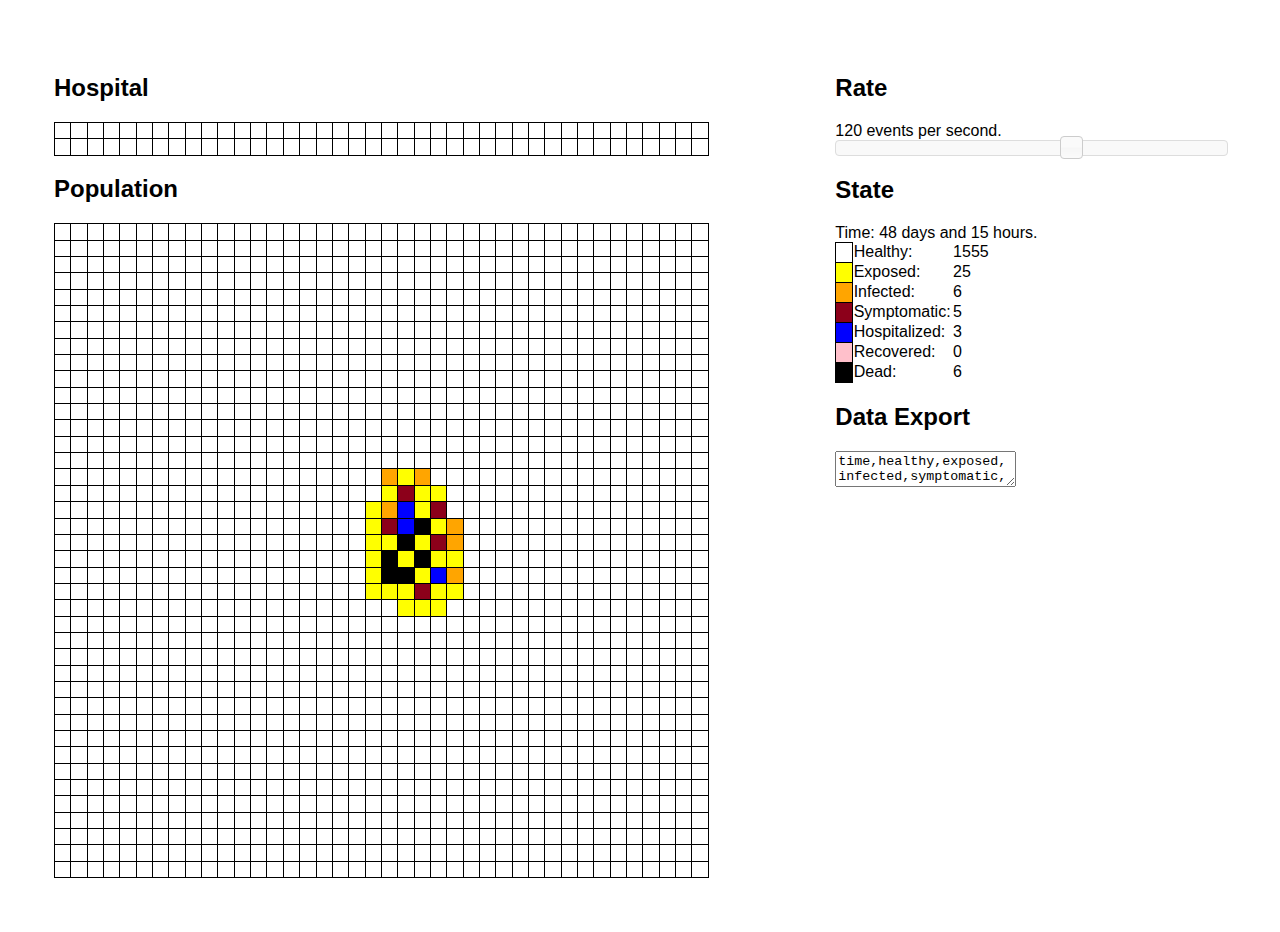
==== index.html @ e37d2a59 "major progress" ====
<html>
    <head>
        <link rel="stylesheet" href="libs/pure-min-0.5.0.css">
        <link rel="stylesheet" href="libs/jquery-ui-1.11.2.custom/jquery-ui.min.css">
        <link rel="stylesheet" href="libs/grids-responsive-min-0.5.0.css">
        <link rel="stylesheet" href="playpause.css">
        <meta name="viewport" content="width=device-width, initial-scale=1">

        <style>
            #simulation-container {
                margin: 2vh;
            }
            @media screen and (min-width: 35.5em) {
                #simulation-container {
                    margin: 4vh;
                }
            }
            @media screen and (min-width: 48em) {
                #simulation-container {
                    margin: 6vh;
                }
            }
        </style>
        <style>
            .event-rate-slider {
                width: 100%;
            }

            .simulation-lattice table {
                box-sizing: border-box;
                border-collapse: collapse;
            }

            .legend td.color,
            .simulation-lattice td,
            .simulation-lattice tr,
            .simulation-lattice th {
                padding:1vw;
                line-height:0px;
                border:1px solid black;
            }
            @media screen and (min-width: 48em) {
                .legend td.color,
                .simulation-lattice td,
                .simulation-lattice tr,
                .simulation-lattice th {
                    padding:0.6vw;
                }
            }


            .l-healthy { background-color: white; }
            .l-exposed { background-color: yellow; }
            .l-infected { background-color: orange; }
            .l-symptomatic { background-color: #8C001A; }
            .l-hospitalized { background-color: blue; }
            .l-recovered { background-color: pink; }
            .l-dead { background-color: black; }

            textarea.data {
                font-family: Consolas, "courier new";
                font-size: 10pt;
            }

        </style>
        <script src="libs/jquery-1.11.1.min.js"></script>
        <script src="libs/jquery-ui-1.11.2.custom/jquery-ui.min.js"></script>
        <script src="libs/underscore-min.js"></script>
        <script src="libs/backbone-min.js"></script>
        <script src="libs/jquery.ui.touch-punch.min.js"></script>

        <script src="utils.js"></script>
        <script src="SimView.js"></script>
        <script src="SimViewController.js"></script>
        <script src="EbolaSim.js"></script>
    </head>
    <body>
        <!-- SimView promises only to modify .lattice, .timeview, .event-rate-slider, .statecountview -->
        <div id="simulation-container" class="pure-g">
            <!-- Left 2/3 -->
            <div class="pure-u-1 pure-u-md-2-3">

                <h2>Hospital</h2>
                    <div class="hosp-lattice"></div>

                <h2>Population</h2>
                    <div class="pop-lattice"></div>

            </div>
            <!-- Right 1/3 -->
            <div class="pure-u-1 pure-u-md-1-3">

                <h2>Rate</h2>
                    <div class="eventrateview"></div>
                    <div class="event-rate-slider"></div>

                <h2>State</h2>
                    <div class="timeview"></div>
                    <div class="statecountview">
                        <table class="legend">
                        <tr><td class="color l-healthy"></td><td>Healthy:</td><td class="l-healthy-count">0</td></tr>
                        <tr><td class="color l-exposed"></td><td>Exposed:</td><td class="l-exposed-count">0</td></tr>
                        <tr><td class="color l-infected"></td><td>Infected:</td><td class="l-infected-count">0</td></tr>
                        <tr><td class="color l-symptomatic"></td><td>Symptomatic:</td><td class="l-symptomatic-count">0</td></tr>
                        <tr><td class="color l-hospitalized"></td><td>Hospitalized:</td><td class="l-hospitalized-count">0</td></tr>
                        <tr><td class="color l-recovered"></td><td>Recovered:</td><td class="l-recovered-count">0</td></tr>
                        <tr><td class="color l-dead"></td><td>Dead:</td><td class="l-dead-count">0</td></tr>
                        </table>
                    </div>

                <h2>Data Export</h2>
                    <textarea class="data" readonly></textarea>

                <!--
                <h2>Event stream</h2>
                    <p>Coming soon</p>
                    -->
            </div>
        </div>
        <script>
        var s;
        $('document').ready(function() {
            var m = 40;
            var n = 40;
            s = new Simulation(m, n);
            s.simulate();
            var svc = new SimViewController($('#simulation-container'), m, n, s.eventHistory);
            $('textarea.data').text(s.exportCSV());
        });
        </script>
    </body>
</html>
---- libs/grids-responsive-min-0.5.0.css ----
/*!
Pure v0.5.0
Copyright 2014 Yahoo! Inc. All rights reserved.
Licensed under the BSD License.
https://github.com/yui/pure/blob/master/LICENSE.md
*/
@media screen and (min-width:35.5em){.pure-u-sm-1,.pure-u-sm-1-1,.pure-u-sm-1-2,.pure-u-sm-1-3,.pure-u-sm-2-3,.pure-u-sm-1-4,.pure-u-sm-3-4,.pure-u-sm-1-5,.pure-u-sm-2-5,.pure-u-sm-3-5,.pure-u-sm-4-5,.pure-u-sm-5-5,.pure-u-sm-1-6,.pure-u-sm-5-6,.pure-u-sm-1-8,.pure-u-sm-3-8,.pure-u-sm-5-8,.pure-u-sm-7-8,.pure-u-sm-1-12,.pure-u-sm-5-12,.pure-u-sm-7-12,.pure-u-sm-11-12,.pure-u-sm-1-24,.pure-u-sm-2-24,.pure-u-sm-3-24,.pure-u-sm-4-24,.pure-u-sm-5-24,.pure-u-sm-6-24,.pure-u-sm-7-24,.pure-u-sm-8-24,.pure-u-sm-9-24,.pure-u-sm-10-24,.pure-u-sm-11-24,.pure-u-sm-12-24,.pure-u-sm-13-24,.pure-u-sm-14-24,.pure-u-sm-15-24,.pure-u-sm-16-24,.pure-u-sm-17-24,.pure-u-sm-18-24,.pure-u-sm-19-24,.pure-u-sm-20-24,.pure-u-sm-21-24,.pure-u-sm-22-24,.pure-u-sm-23-24,.pure-u-sm-24-24{display:inline-block;*display:inline;zoom:1;letter-spacing:normal;word-spacing:normal;vertical-align:top;text-rendering:auto}.pure-u-sm-1-24{width:4.1667%;*width:4.1357%}.pure-u-sm-1-12,.pure-u-sm-2-24{width:8.3333%;*width:8.3023%}.pure-u-sm-1-8,.pure-u-sm-3-24{width:12.5%;*width:12.469%}.pure-u-sm-1-6,.pure-u-sm-4-24{width:16.6667%;*width:16.6357%}.pure-u-sm-1-5{width:20%;*width:19.969%}.pure-u-sm-5-24{width:20.8333%;*width:20.8023%}.pure-u-sm-1-4,.pure-u-sm-6-24{width:25%;*width:24.969%}.pure-u-sm-7-24{width:29.1667%;*width:29.1357%}.pure-u-sm-1-3,.pure-u-sm-8-24{width:33.3333%;*width:33.3023%}.pure-u-sm-3-8,.pure-u-sm-9-24{width:37.5%;*width:37.469%}.pure-u-sm-2-5{width:40%;*width:39.969%}.pure-u-sm-5-12,.pure-u-sm-10-24{width:41.6667%;*width:41.6357%}.pure-u-sm-11-24{width:45.8333%;*width:45.8023%}.pure-u-sm-1-2,.pure-u-sm-12-24{width:50%;*width:49.969%}.pure-u-sm-13-24{width:54.1667%;*width:54.1357%}.pure-u-sm-7-12,.pure-u-sm-14-24{width:58.3333%;*width:58.3023%}.pure-u-sm-3-5{width:60%;*width:59.969%}.pure-u-sm-5-8,.pure-u-sm-15-24{width:62.5%;*width:62.469%}.pure-u-sm-2-3,.pure-u-sm-16-24{width:66.6667%;*width:66.6357%}.pure-u-sm-17-24{width:70.8333%;*width:70.8023%}.pure-u-sm-3-4,.pure-u-sm-18-24{width:75%;*width:74.969%}.pure-u-sm-19-24{width:79.1667%;*width:79.1357%}.pure-u-sm-4-5{width:80%;*width:79.969%}.pure-u-sm-5-6,.pure-u-sm-20-24{width:83.3333%;*width:83.3023%}.pure-u-sm-7-8,.pure-u-sm-21-24{width:87.5%;*width:87.469%}.pure-u-sm-11-12,.pure-u-sm-22-24{width:91.6667%;*width:91.6357%}.pure-u-sm-23-24{width:95.8333%;*width:95.8023%}.pure-u-sm-1,.pure-u-sm-1-1,.pure-u-sm-5-5,.pure-u-sm-24-24{width:100%}}@media screen and (min-width:48em){.pure-u-md-1,.pure-u-md-1-1,.pure-u-md-1-2,.pure-u-md-1-3,.pure-u-md-2-3,.pure-u-md-1-4,.pure-u-md-3-4,.pure-u-md-1-5,.pure-u-md-2-5,.pure-u-md-3-5,.pure-u-md-4-5,.pure-u-md-5-5,.pure-u-md-1-6,.pure-u-md-5-6,.pure-u-md-1-8,.pure-u-md-3-8,.pure-u-md-5-8,.pure-u-md-7-8,.pure-u-md-1-12,.pure-u-md-5-12,.pure-u-md-7-12,.pure-u-md-11-12,.pure-u-md-1-24,.pure-u-md-2-24,.pure-u-md-3-24,.pure-u-md-4-24,.pure-u-md-5-24,.pure-u-md-6-24,.pure-u-md-7-24,.pure-u-md-8-24,.pure-u-md-9-24,.pure-u-md-10-24,.pure-u-md-11-24,.pure-u-md-12-24,.pure-u-md-13-24,.pure-u-md-14-24,.pure-u-md-15-24,.pure-u-md-16-24,.pure-u-md-17-24,.pure-u-md-18-24,.pure-u-md-19-24,.pure-u-md-20-24,.pure-u-md-21-24,.pure-u-md-22-24,.pure-u-md-23-24,.pure-u-md-24-24{display:inline-block;*display:inline;zoom:1;letter-spacing:normal;word-spacing:normal;vertical-align:top;text-rendering:auto}.pure-u-md-1-24{width:4.1667%;*width:4.1357%}.pure-u-md-1-12,.pure-u-md-2-24{width:8.3333%;*width:8.3023%}.pure-u-md-1-8,.pure-u-md-3-24{width:12.5%;*width:12.469%}.pure-u-md-1-6,.pure-u-md-4-24{width:16.6667%;*width:16.6357%}.pure-u-md-1-5{width:20%;*width:19.969%}.pure-u-md-5-24{width:20.8333%;*width:20.8023%}.pure-u-md-1-4,.pure-u-md-6-24{width:25%;*width:24.969%}.pure-u-md-7-24{width:29.1667%;*width:29.1357%}.pure-u-md-1-3,.pure-u-md-8-24{width:33.3333%;*width:33.3023%}.pure-u-md-3-8,.pure-u-md-9-24{width:37.5%;*width:37.469%}.pure-u-md-2-5{width:40%;*width:39.969%}.pure-u-md-5-12,.pure-u-md-10-24{width:41.6667%;*width:41.6357%}.pure-u-md-11-24{width:45.8333%;*width:45.8023%}.pure-u-md-1-2,.pure-u-md-12-24{width:50%;*width:49.969%}.pure-u-md-13-24{width:54.1667%;*width:54.1357%}.pure-u-md-7-12,.pure-u-md-14-24{width:58.3333%;*width:58.3023%}.pure-u-md-3-5{width:60%;*width:59.969%}.pure-u-md-5-8,.pure-u-md-15-24{width:62.5%;*width:62.469%}.pure-u-md-2-3,.pure-u-md-16-24{width:66.6667%;*width:66.6357%}.pure-u-md-17-24{width:70.8333%;*width:70.8023%}.pure-u-md-3-4,.pure-u-md-18-24{width:75%;*width:74.969%}.pure-u-md-19-24{width:79.1667%;*width:79.1357%}.pure-u-md-4-5{width:80%;*width:79.969%}.pure-u-md-5-6,.pure-u-md-20-24{width:83.3333%;*width:83.3023%}.pure-u-md-7-8,.pure-u-md-21-24{width:87.5%;*width:87.469%}.pure-u-md-11-12,.pure-u-md-22-24{width:91.6667%;*width:91.6357%}.pure-u-md-23-24{width:95.8333%;*width:95.8023%}.pure-u-md-1,.pure-u-md-1-1,.pure-u-md-5-5,.pure-u-md-24-24{width:100%}}@media screen and (min-width:64em){.pure-u-lg-1,.pure-u-lg-1-1,.pure-u-lg-1-2,.pure-u-lg-1-3,.pure-u-lg-2-3,.pure-u-lg-1-4,.pure-u-lg-3-4,.pure-u-lg-1-5,.pure-u-lg-2-5,.pure-u-lg-3-5,.pure-u-lg-4-5,.pure-u-lg-5-5,.pure-u-lg-1-6,.pure-u-lg-5-6,.pure-u-lg-1-8,.pure-u-lg-3-8,.pure-u-lg-5-8,.pure-u-lg-7-8,.pure-u-lg-1-12,.pure-u-lg-5-12,.pure-u-lg-7-12,.pure-u-lg-11-12,.pure-u-lg-1-24,.pure-u-lg-2-24,.pure-u-lg-3-24,.pure-u-lg-4-24,.pure-u-lg-5-24,.pure-u-lg-6-24,.pure-u-lg-7-24,.pure-u-lg-8-24,.pure-u-lg-9-24,.pure-u-lg-10-24,.pure-u-lg-11-24,.pure-u-lg-12-24,.pure-u-lg-13-24,.pure-u-lg-14-24,.pure-u-lg-15-24,.pure-u-lg-16-24,.pure-u-lg-17-24,.pure-u-lg-18-24,.pure-u-lg-19-24,.pure-u-lg-20-24,.pure-u-lg-21-24,.pure-u-lg-22-24,.pure-u-lg-23-24,.pure-u-lg-24-24{display:inline-block;*display:inline;zoom:1;letter-spacing:normal;word-spacing:normal;vertical-align:top;text-rendering:auto}.pure-u-lg-1-24{width:4.1667%;*width:4.1357%}.pure-u-lg-1-12,.pure-u-lg-2-24{width:8.3333%;*width:8.3023%}.pure-u-lg-1-8,.pure-u-lg-3-24{width:12.5%;*width:12.469%}.pure-u-lg-1-6,.pure-u-lg-4-24{width:16.6667%;*width:16.6357%}.pure-u-lg-1-5{width:20%;*width:19.969%}.pure-u-lg-5-24{width:20.8333%;*width:20.8023%}.pure-u-lg-1-4,.pure-u-lg-6-24{width:25%;*width:24.969%}.pure-u-lg-7-24{width:29.1667%;*width:29.1357%}.pure-u-lg-1-3,.pure-u-lg-8-24{width:33.3333%;*width:33.3023%}.pure-u-lg-3-8,.pure-u-lg-9-24{width:37.5%;*width:37.469%}.pure-u-lg-2-5{width:40%;*width:39.969%}.pure-u-lg-5-12,.pure-u-lg-10-24{width:41.6667%;*width:41.6357%}.pure-u-lg-11-24{width:45.8333%;*width:45.8023%}.pure-u-lg-1-2,.pure-u-lg-12-24{width:50%;*width:49.969%}.pure-u-lg-13-24{width:54.1667%;*width:54.1357%}.pure-u-lg-7-12,.pure-u-lg-14-24{width:58.3333%;*width:58.3023%}.pure-u-lg-3-5{width:60%;*width:59.969%}.pure-u-lg-5-8,.pure-u-lg-15-24{width:62.5%;*width:62.469%}.pure-u-lg-2-3,.pure-u-lg-16-24{width:66.6667%;*width:66.6357%}.pure-u-lg-17-24{width:70.8333%;*width:70.8023%}.pure-u-lg-3-4,.pure-u-lg-18-24{width:75%;*width:74.969%}.pure-u-lg-19-24{width:79.1667%;*width:79.1357%}.pure-u-lg-4-5{width:80%;*width:79.969%}.pure-u-lg-5-6,.pure-u-lg-20-24{width:83.3333%;*width:83.3023%}.pure-u-lg-7-8,.pure-u-lg-21-24{width:87.5%;*width:87.469%}.pure-u-lg-11-12,.pure-u-lg-22-24{width:91.6667%;*width:91.6357%}.pure-u-lg-23-24{width:95.8333%;*width:95.8023%}.pure-u-lg-1,.pure-u-lg-1-1,.pure-u-lg-5-5,.pure-u-lg-24-24{width:100%}}@media screen and (min-width:80em){.pure-u-xl-1,.pure-u-xl-1-1,.pure-u-xl-1-2,.pure-u-xl-1-3,.pure-u-xl-2-3,.pure-u-xl-1-4,.pure-u-xl-3-4,.pure-u-xl-1-5,.pure-u-xl-2-5,.pure-u-xl-3-5,.pure-u-xl-4-5,.pure-u-xl-5-5,.pure-u-xl-1-6,.pure-u-xl-5-6,.pure-u-xl-1-8,.pure-u-xl-3-8,.pure-u-xl-5-8,.pure-u-xl-7-8,.pure-u-xl-1-12,.pure-u-xl-5-12,.pure-u-xl-7-12,.pure-u-xl-11-12,.pure-u-xl-1-24,.pure-u-xl-2-24,.pure-u-xl-3-24,.pure-u-xl-4-24,.pure-u-xl-5-24,.pure-u-xl-6-24,.pure-u-xl-7-24,.pure-u-xl-8-24,.pure-u-xl-9-24,.pure-u-xl-10-24,.pure-u-xl-11-24,.pure-u-xl-12-24,.pure-u-xl-13-24,.pure-u-xl-14-24,.pure-u-xl-15-24,.pure-u-xl-16-24,.pure-u-xl-17-24,.pure-u-xl-18-24,.pure-u-xl-19-24,.pure-u-xl-20-24,.pure-u-xl-21-24,.pure-u-xl-22-24,.pure-u-xl-23-24,.pure-u-xl-24-24{display:inline-block;*display:inline;zoom:1;letter-spacing:normal;word-spacing:normal;vertical-align:top;text-rendering:auto}.pure-u-xl-1-24{width:4.1667%;*width:4.1357%}.pure-u-xl-1-12,.pure-u-xl-2-24{width:8.3333%;*width:8.3023%}.pure-u-xl-1-8,.pure-u-xl-3-24{width:12.5%;*width:12.469%}.pure-u-xl-1-6,.pure-u-xl-4-24{width:16.6667%;*width:16.6357%}.pure-u-xl-1-5{width:20%;*width:19.969%}.pure-u-xl-5-24{width:20.8333%;*width:20.8023%}.pure-u-xl-1-4,.pure-u-xl-6-24{width:25%;*width:24.969%}.pure-u-xl-7-24{width:29.1667%;*width:29.1357%}.pure-u-xl-1-3,.pure-u-xl-8-24{width:33.3333%;*width:33.3023%}.pure-u-xl-3-8,.pure-u-xl-9-24{width:37.5%;*width:37.469%}.pure-u-xl-2-5{width:40%;*width:39.969%}.pure-u-xl-5-12,.pure-u-xl-10-24{width:41.6667%;*width:41.6357%}.pure-u-xl-11-24{width:45.8333%;*width:45.8023%}.pure-u-xl-1-2,.pure-u-xl-12-24{width:50%;*width:49.969%}.pure-u-xl-13-24{width:54.1667%;*width:54.1357%}.pure-u-xl-7-12,.pure-u-xl-14-24{width:58.3333%;*width:58.3023%}.pure-u-xl-3-5{width:60%;*width:59.969%}.pure-u-xl-5-8,.pure-u-xl-15-24{width:62.5%;*width:62.469%}.pure-u-xl-2-3,.pure-u-xl-16-24{width:66.6667%;*width:66.6357%}.pure-u-xl-17-24{width:70.8333%;*width:70.8023%}.pure-u-xl-3-4,.pure-u-xl-18-24{width:75%;*width:74.969%}.pure-u-xl-19-24{width:79.1667%;*width:79.1357%}.pure-u-xl-4-5{width:80%;*width:79.969%}.pure-u-xl-5-6,.pure-u-xl-20-24{width:83.3333%;*width:83.3023%}.pure-u-xl-7-8,.pure-u-xl-21-24{width:87.5%;*width:87.469%}.pure-u-xl-11-12,.pure-u-xl-22-24{width:91.6667%;*width:91.6357%}.pure-u-xl-23-24{width:95.8333%;*width:95.8023%}.pure-u-xl-1,.pure-u-xl-1-1,.pure-u-xl-5-5,.pure-u-xl-24-24{width:100%}}
---- playpause.css ----
/* copied from http://nicolasgallagher.com/pure-css-gui-icons/demo/ */


/* ----------------------------------------------------------------------------------------------------------------------------
== ICONS STYLES
** ---------------------------------------------------------------------------------------------------------------------------- */

ul {
    padding:0;
    margin:0;
}

li {
    position:relative;
    z-index:1;
    overflow:hidden;
    list-style:none;
    padding:0;
    margin:0 0 0.25em;
display:inline;
}

li a:link,
li a:visited {
text-decoration:none;
    /*display:block;*/
    border:0;
    padding-left:28px;
    /*color:#c55500;*/
}

li a:hover,
li a:focus,
li a:active {
    /*color:#730800;*/
text-decoration:none;
    background:transparent;
}

li:before,
li:after,
li a:before,
li a:after {
text-decoration:none;
    content:"";
    position:absolute;
    top:50%;
    left:0;
}

li a:before,
li a:after {
    margin:-8px 0 0;
    background:#c55500;
}

li a:hover:before,
li a:focus:before,
li a:active:before {
    background:#730800;
}

/* Not links */

.player,
.headphones,
.ribbon,
.views,
.location,
.info,
.help,
.pie,
.success,
.success-alt,
.warning,
.denied {
    padding-left:28px;
}


/* PLAY
------------------------------------------------------------------------------------------------------------------------------- */
/* Alternative style */

.play-alt a:before {
    left:2px;
    border:8px solid transparent;
    border-width:8px 12px;
    border-left-color:black;
    margin-top:-8px;
    background:transparent;
}

.play-alt a:hover:before,
.play-alt a:focus:before,
.play-alt a:active:before {
    border-left-color:grey;
    background:transparent;
}

/* STOP
------------------------------------------------------------------------------------------------------------------------------- */
/* Alternative style */

.stop-alt a:before {
    left:1px;
    width:14px;
    height:14px;
    margin-top:-7px;
}

/* PAUSE
------------------------------------------------------------------------------------------------------------------------------- */
/* Alternative style */

.pause-alt a:before {
    left:2px;
    width:4px;
    height:14px;
    border:4px solid #c55500;
    border-width:0 4px;
    margin-top:-7px;
    background:transparent;
}

.pause-alt a:hover:before,
.pause-alt a:focus:before,
.pause-alt a:active:before {
    border-color:#730800;
    background:transparent;
}

/* FAST FORWARD
------------------------------------------------------------------------------------------------------------------------------- */

.fforward a:before {
    left:1px;
    border:5px solid transparent;
    border-width:5px 7px;
    border-left-color:#c55500;
    margin-top:-4px;
    background:transparent;
}

.fforward a:after {
    left:7px;
    border:5px solid transparent;
    border-width:5px 7px;
    border-left-color:#c55500;
    margin-top:-4px;
    background:transparent;
}

.fforward a:hover:before,
.fforward a:focus:before,
.fforward a:active:before {
    border-left-color:#730800;
    background:transparent;
}

.fforward a:hover:after,
.fforward a:focus:after,
.fforward a:active:after {
    border-left-color:#730800;
}

/* FAST REWIND
------------------------------------------------------------------------------------------------------------------------------- */

.frewind a:before {
    left:-6px;
    border:5px solid transparent;
    border-width:5px 7px;
    border-right-color:#c55500;
    margin-top:-4px;
    background:transparent;
}

.frewind a:after {
    border:5px solid transparent;
    border-width:5px 7px;
    border-right-color:#c55500;
    margin-top:-4px;
    background:transparent;
}

.frewind a:hover:before,
.frewind a:focus:before,
.frewind a:active:before {
    border-right-color:#730800;
    background:transparent;
}

.frewind a:hover:after,
.frewind a:focus:after,
.frewind a:active:after {
    border-right-color:#730800;
}

/* JUMP FORWARD
------------------------------------------------------------------------------------------------------------------------------- */

.next a:before {
    left:9px;
    width:2px;
    height:10px;
    margin-top:-4px;
}

.next a:after {
    left:2px;
    border:5px solid transparent;
    border-width:5px 7px;
    border-left-color:#c55500;
    margin-top:-4px;
    background:transparent;
}

.next a:hover:after,
.next a:focus:after,
.next a:active:after {
    border-left-color:#730800;
}

/* JUMP REWIND
------------------------------------------------------------------------------------------------------------------------------- */

.prev a:before {
    left:2px;
    width:2px;
    height:10px;
    margin-top:-4px;
}

.prev a:after {
    left:-3px;
    border:5px solid transparent;
    border-width:5px 7px;
    border-right-color:#c55500;
    margin-top:-4px;
    background:transparent;
}

.prev a:hover:after,
.prev a:focus:after,
.prev a:active:after {
    border-right-color:#730800;
}
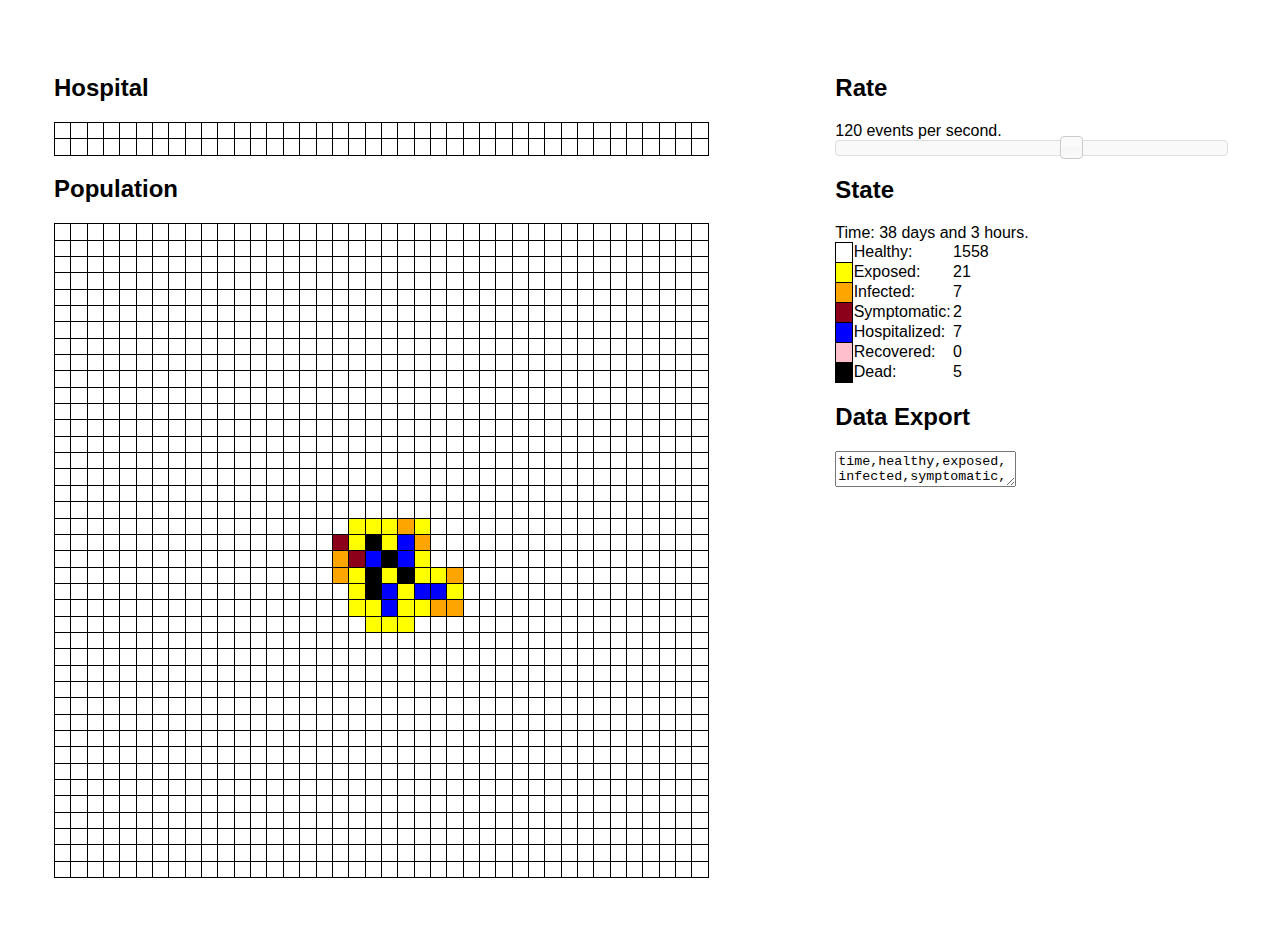
==== commit 41d4715e: "dead" ====
--- a/index.html
+++ b/index.html
@@ -3,7 +3,6 @@
         <link rel="stylesheet" href="libs/pure-min-0.5.0.css">
         <link rel="stylesheet" href="libs/jquery-ui-1.11.2.custom/jquery-ui.min.css">
         <link rel="stylesheet" href="libs/grids-responsive-min-0.5.0.css">
-        <link rel="stylesheet" href="playpause.css">
         <meta name="viewport" content="width=device-width, initial-scale=1">
 
         <style>
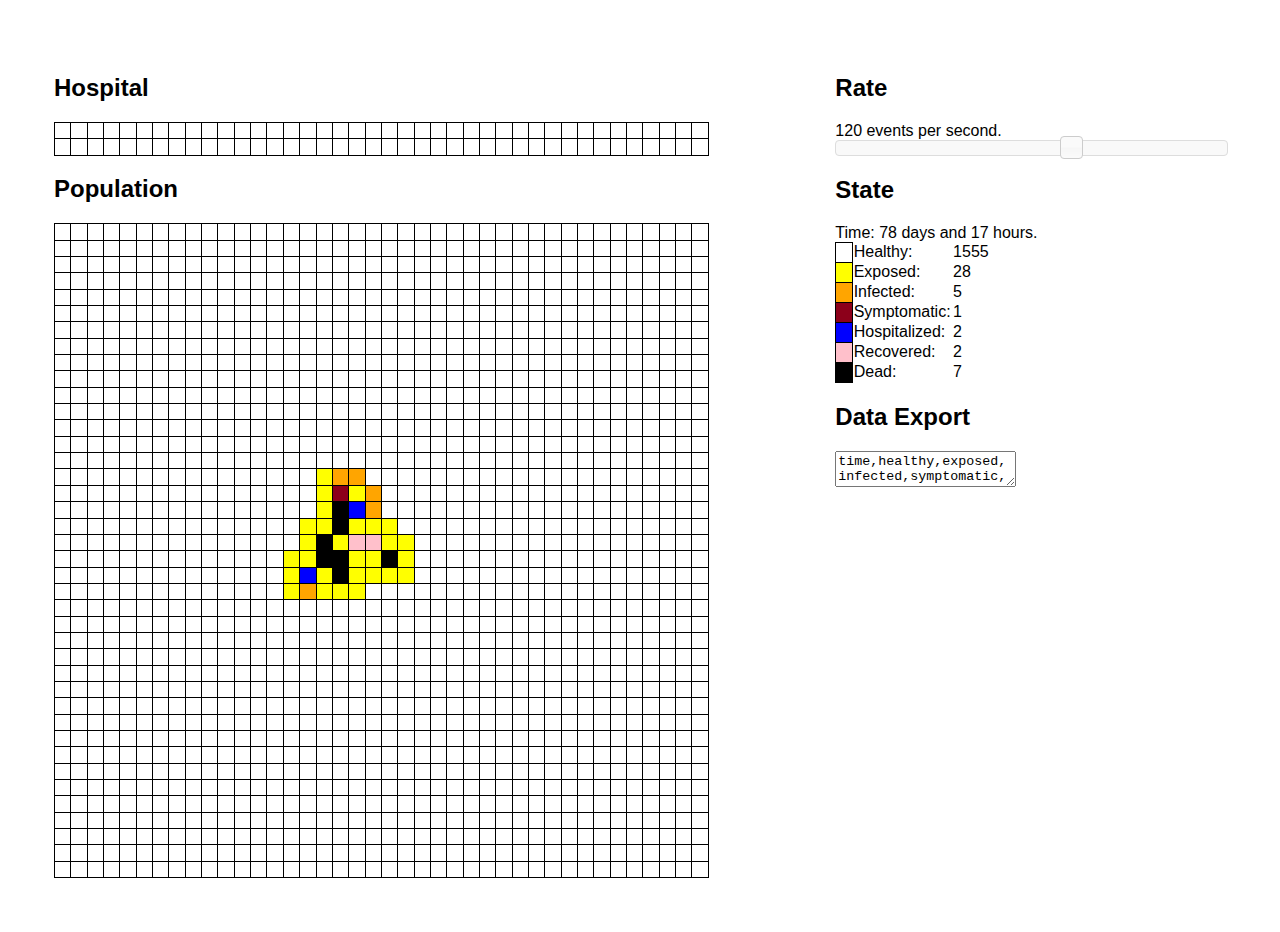
==== commit 50d24638: "separate css" ====
--- a/index.html
+++ b/index.html
@@ -4,6 +4,8 @@
         <link rel="stylesheet" href="libs/jquery-ui-1.11.2.custom/jquery-ui.min.css">
         <link rel="stylesheet" href="libs/grids-responsive-min-0.5.0.css">
         <meta name="viewport" content="width=device-width, initial-scale=1">
+
+        <link rel="stylesheet" href="EbolaSim.css">
 
         <style>
             #simulation-container {
@@ -19,48 +21,6 @@
                     margin: 6vh;
                 }
             }
-        </style>
-        <style>
-            .event-rate-slider {
-                width: 100%;
-            }
-
-            .simulation-lattice table {
-                box-sizing: border-box;
-                border-collapse: collapse;
-            }
-
-            .legend td.color,
-            .simulation-lattice td,
-            .simulation-lattice tr,
-            .simulation-lattice th {
-                padding:1vw;
-                line-height:0px;
-                border:1px solid black;
-            }
-            @media screen and (min-width: 48em) {
-                .legend td.color,
-                .simulation-lattice td,
-                .simulation-lattice tr,
-                .simulation-lattice th {
-                    padding:0.6vw;
-                }
-            }
-
-
-            .l-healthy { background-color: white; }
-            .l-exposed { background-color: yellow; }
-            .l-infected { background-color: orange; }
-            .l-symptomatic { background-color: #8C001A; }
-            .l-hospitalized { background-color: blue; }
-            .l-recovered { background-color: pink; }
-            .l-dead { background-color: black; }
-
-            textarea.data {
-                font-family: Consolas, "courier new";
-                font-size: 10pt;
-            }
-
         </style>
         <script src="libs/jquery-1.11.1.min.js"></script>
         <script src="libs/jquery-ui-1.11.2.custom/jquery-ui.min.js"></script>
--- a/EbolaSim.css
+++ b/EbolaSim.css
@@ -0,0 +1,39 @@
+.event-rate-slider {
+    width: 100%;
+}
+
+.simulation-lattice table {
+    box-sizing: border-box;
+    border-collapse: collapse;
+}
+
+.legend td.color,
+.simulation-lattice td,
+.simulation-lattice tr,
+.simulation-lattice th {
+    padding:1vw;
+    line-height:0px;
+    border:1px solid black;
+}
+@media screen and (min-width: 48em) {
+    .legend td.color,
+    .simulation-lattice td,
+    .simulation-lattice tr,
+    .simulation-lattice th {
+        padding:0.6vw;
+    }
+}
+
+
+.l-healthy { background-color: white; }
+.l-exposed { background-color: yellow; }
+.l-infected { background-color: orange; }
+.l-symptomatic { background-color: #8C001A; }
+.l-hospitalized { background-color: blue; }
+.l-recovered { background-color: pink; }
+.l-dead { background-color: black; }
+
+textarea.data {
+    font-family: Consolas, "courier new";
+    font-size: 10pt;
+}
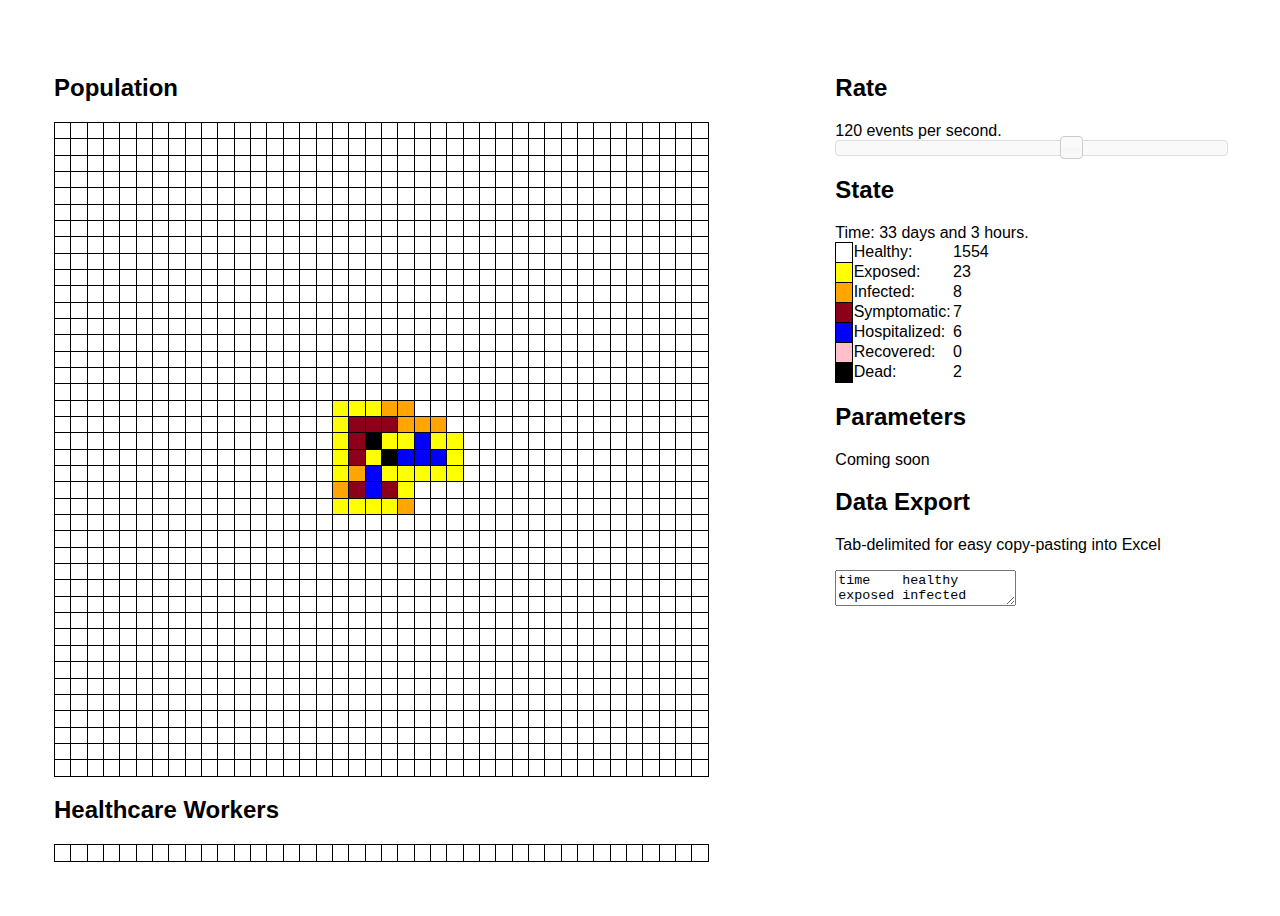
==== commit ed479d89: "partial row working" ====
--- a/index.html
+++ b/index.html
@@ -39,11 +39,11 @@
             <!-- Left 2/3 -->
             <div class="pure-u-1 pure-u-md-2-3">
 
-                <h2>Hospital</h2>
-                    <div class="hosp-lattice"></div>
-
                 <h2>Population</h2>
                     <div class="pop-lattice"></div>
+
+                <h2>Healthcare Workers</h2>
+                    <div class="hosp-lattice"></div>
 
             </div>
             <!-- Right 1/3 -->
@@ -67,13 +67,11 @@
                         </table>
                     </div>
 
+                <h2>Parameters</h2>
+                    <p>Coming soon
                 <h2>Data Export</h2>
+                    <p>Tab-delimited for easy copy-pasting into Excel</p>
                     <textarea class="data" readonly></textarea>
-
-                <!--
-                <h2>Event stream</h2>
-                    <p>Coming soon</p>
-                    -->
             </div>
         </div>
         <script>
--- a/EbolaSim.css
+++ b/EbolaSim.css
@@ -33,6 +33,8 @@
 .l-recovered { background-color: pink; }
 .l-dead { background-color: black; }
 
+.l-hidden { visibility: hidden; }
+
 textarea.data {
     font-family: Consolas, "courier new";
     font-size: 10pt;
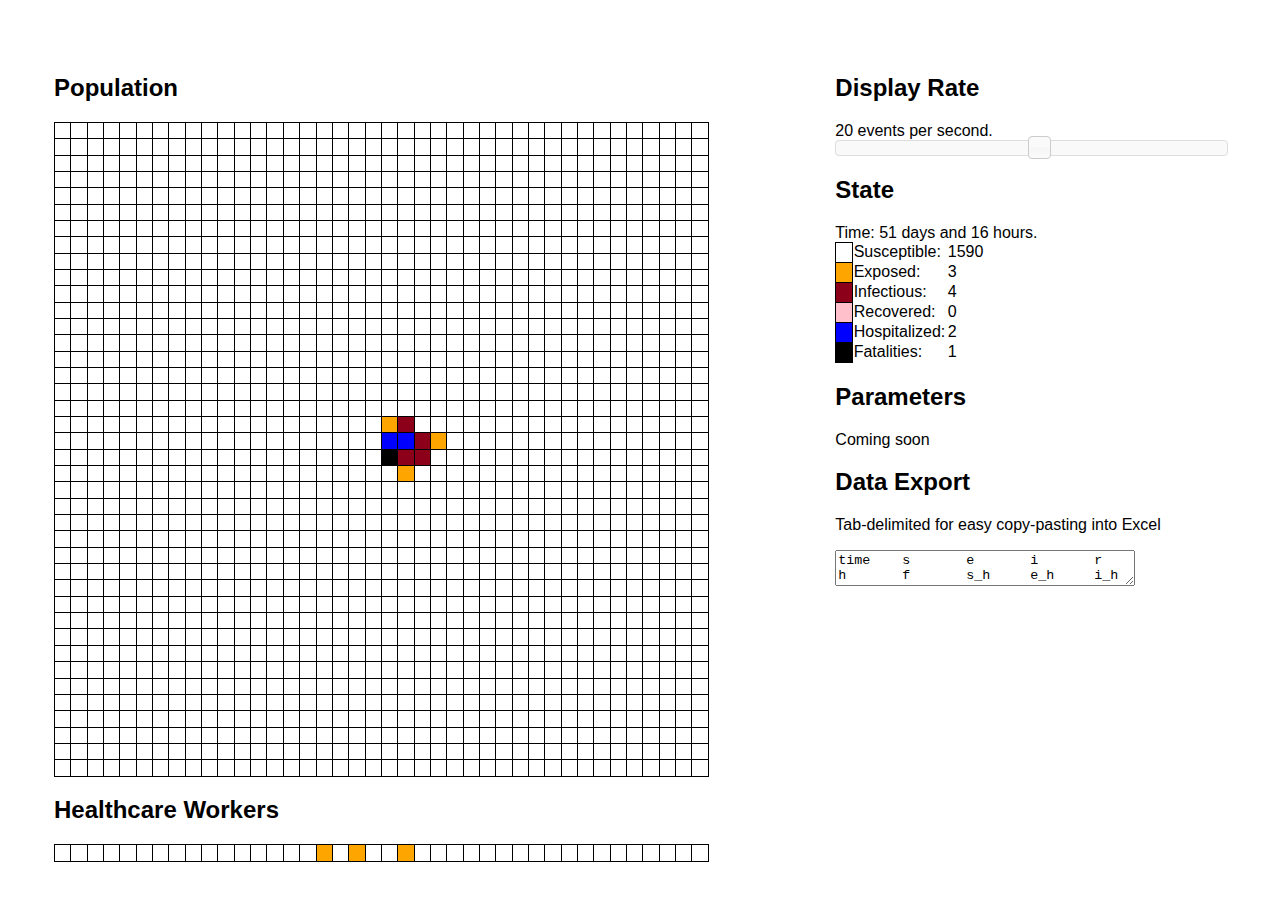
==== commit 581f39c1: "bulk data" ====
--- a/index.html
+++ b/index.html
@@ -49,7 +49,7 @@
             <!-- Right 1/3 -->
             <div class="pure-u-1 pure-u-md-1-3">
 
-                <h2>Rate</h2>
+                <h2>Display Rate</h2>
                     <div class="eventrateview"></div>
                     <div class="event-rate-slider"></div>
 
@@ -57,13 +57,12 @@
                     <div class="timeview"></div>
                     <div class="statecountview">
                         <table class="legend">
-                        <tr><td class="color l-healthy"></td><td>Healthy:</td><td class="l-healthy-count">0</td></tr>
-                        <tr><td class="color l-exposed"></td><td>Exposed:</td><td class="l-exposed-count">0</td></tr>
-                        <tr><td class="color l-infected"></td><td>Infected:</td><td class="l-infected-count">0</td></tr>
-                        <tr><td class="color l-symptomatic"></td><td>Symptomatic:</td><td class="l-symptomatic-count">0</td></tr>
+                        <tr><td class="color l-healthy"></td><td>Susceptible:</td><td class="l-healthy-count">0</td></tr>
+                        <tr><td class="color l-infected"></td><td>Exposed:</td><td class="l-infected-count">0</td></tr>
+                        <tr><td class="color l-symptomatic"></td><td>Infectious:</td><td class="l-symptomatic-count">0</td></tr>
+                        <tr><td class="color l-recovered"></td><td>Recovered:</td><td class="l-recovered-count">0</td></tr>
                         <tr><td class="color l-hospitalized"></td><td>Hospitalized:</td><td class="l-hospitalized-count">0</td></tr>
-                        <tr><td class="color l-recovered"></td><td>Recovered:</td><td class="l-recovered-count">0</td></tr>
-                        <tr><td class="color l-dead"></td><td>Dead:</td><td class="l-dead-count">0</td></tr>
+                        <tr><td class="color l-dead"></td><td>Fatalities:</td><td class="l-dead-count">0</td></tr>
                         </table>
                     </div>
 
@@ -79,10 +78,31 @@
         $('document').ready(function() {
             var m = 40;
             var n = 40;
-            s = new Simulation(m, n);
+            var k = 1;
+            var s = new Simulation(m, n);
             s.simulate();
             var svc = new SimViewController($('#simulation-container'), m, n, s.eventHistory);
             $('textarea.data').text(s.exportCSV());
+            /** Run this to run simulation 100 times and get the matlab data string out.
+            var m = 40;
+            var n = 40;
+            var k = 100;
+            var s;
+            window.endStates = [];
+            _.each(_.range(k), function(i) {
+                s = new Simulation(m, n);
+                s.simulate();
+                endStates.push(_.last(s.eventHistory));
+            });
+            var rowstrings = _.map(window.endStates, function(eh) {
+                var sc = eh[1]; hsc = eh[2];
+                var entries = [ sc[E.HEALTHY],  sc[E.INFECT],  sc[E.SYMPTOM],  sc[E.RECOVER],  sc[E.HOSPITAL],  sc[E.DEATH],
+                               hsc[E.HEALTHY], hsc[E.INFECT], hsc[E.SYMPTOM], hsc[E.RECOVER], hsc[E.HOSPITAL], hsc[E.DEATH]];
+                return entries.join(',')
+            });
+            var matlabstring = '[' + rowstrings.join(';\n') + ']';
+            $('textarea.data').text(matlabstring);
+            */
         });
         </script>
     </body>
--- a/EbolaSim.css
+++ b/EbolaSim.css
@@ -38,4 +38,5 @@
 textarea.data {
     font-family: Consolas, "courier new";
     font-size: 10pt;
+    width:300px;
 }
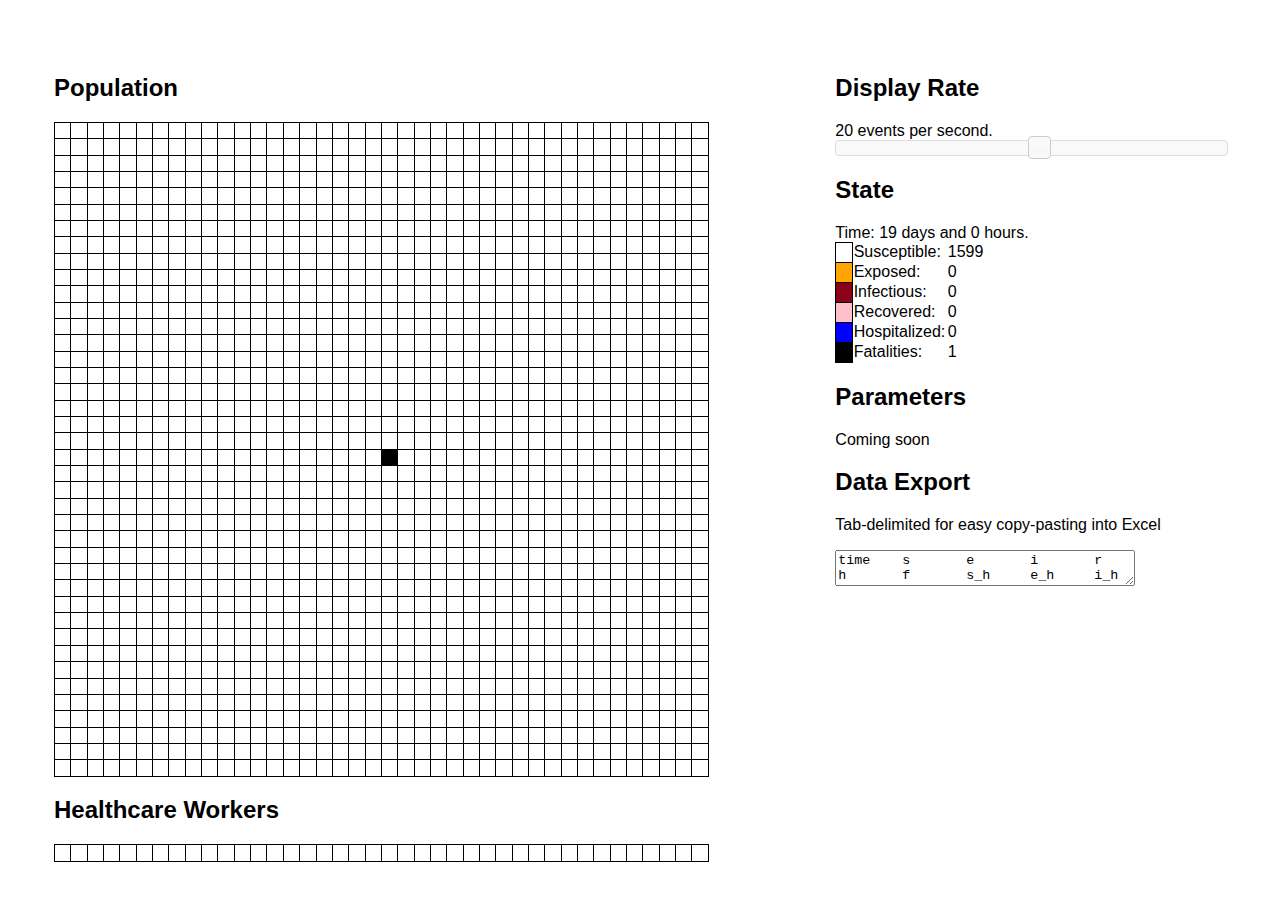
==== commit 809c4616: "aight fixed" ====
--- a/index.html
+++ b/index.html
@@ -28,6 +28,7 @@
         <script src="libs/backbone-min.js"></script>
         <script src="libs/jquery.ui.touch-punch.min.js"></script>
 
+        <script src="ziggurat.js"></script>
         <script src="utils.js"></script>
         <script src="SimView.js"></script>
         <script src="SimViewController.js"></script>
@@ -83,7 +84,7 @@
             s.simulate();
             var svc = new SimViewController($('#simulation-container'), m, n, s.eventHistory);
             $('textarea.data').text(s.exportCSV());
-            /** Run this to run simulation 100 times and get the matlab data string out.
+            /* Run this to run simulation 100 times and get the matlab data string out.
             var m = 40;
             var n = 40;
             var k = 100;
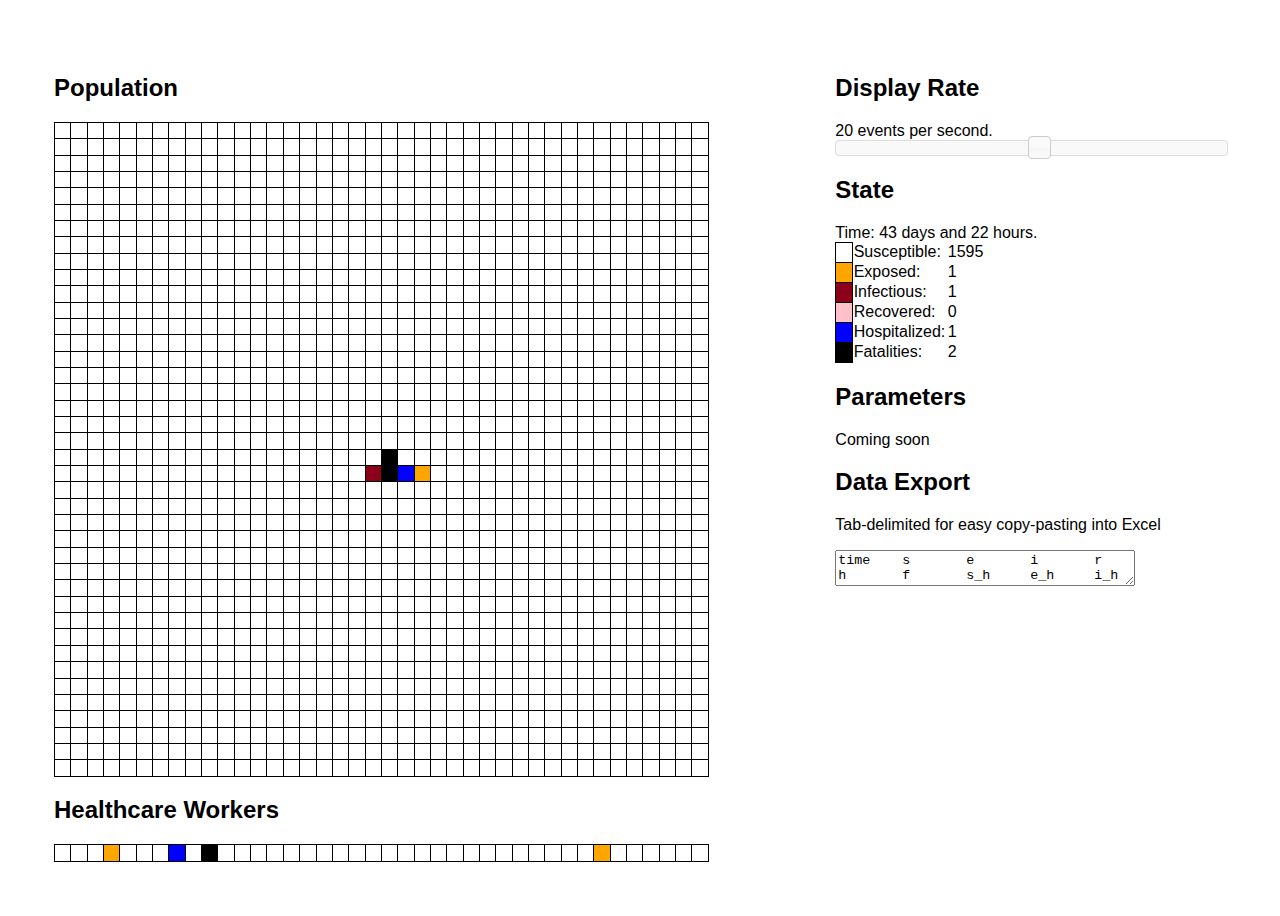
==== commit ddc76215: "nohospital data" ====
--- a/index.html
+++ b/index.html
@@ -84,7 +84,8 @@
             s.simulate();
             var svc = new SimViewController($('#simulation-container'), m, n, s.eventHistory);
             $('textarea.data').text(s.exportCSV());
-            /* Run this to run simulation 100 times and get the matlab data string out.
+            /*
+            // Run this to run simulation 100 times and get the matlab data string out.
             var m = 40;
             var n = 40;
             var k = 100;
@@ -97,8 +98,9 @@
             });
             var rowstrings = _.map(window.endStates, function(eh) {
                 var sc = eh[1]; hsc = eh[2];
-                var entries = [ sc[E.HEALTHY],  sc[E.INFECT],  sc[E.SYMPTOM],  sc[E.RECOVER],  sc[E.HOSPITAL],  sc[E.DEATH],
-                               hsc[E.HEALTHY], hsc[E.INFECT], hsc[E.SYMPTOM], hsc[E.RECOVER], hsc[E.HOSPITAL], hsc[E.DEATH]];
+                //var entries = [ sc[E.HEALTHY],  sc[E.INFECT],  sc[E.SYMPTOM],  sc[E.RECOVER],  sc[E.HOSPITAL],  sc[E.DEATH],
+                 //              hsc[E.HEALTHY], hsc[E.INFECT], hsc[E.SYMPTOM], hsc[E.RECOVER], hsc[E.HOSPITAL], hsc[E.DEATH]];
+                var entries = [ sc[E.HEALTHY],  sc[E.INFECT],  sc[E.SYMPTOM],  sc[E.RECOVER], sc[E.DEATH]];
                 return entries.join(',')
             });
             var matlabstring = '[' + rowstrings.join(';\n') + ']';
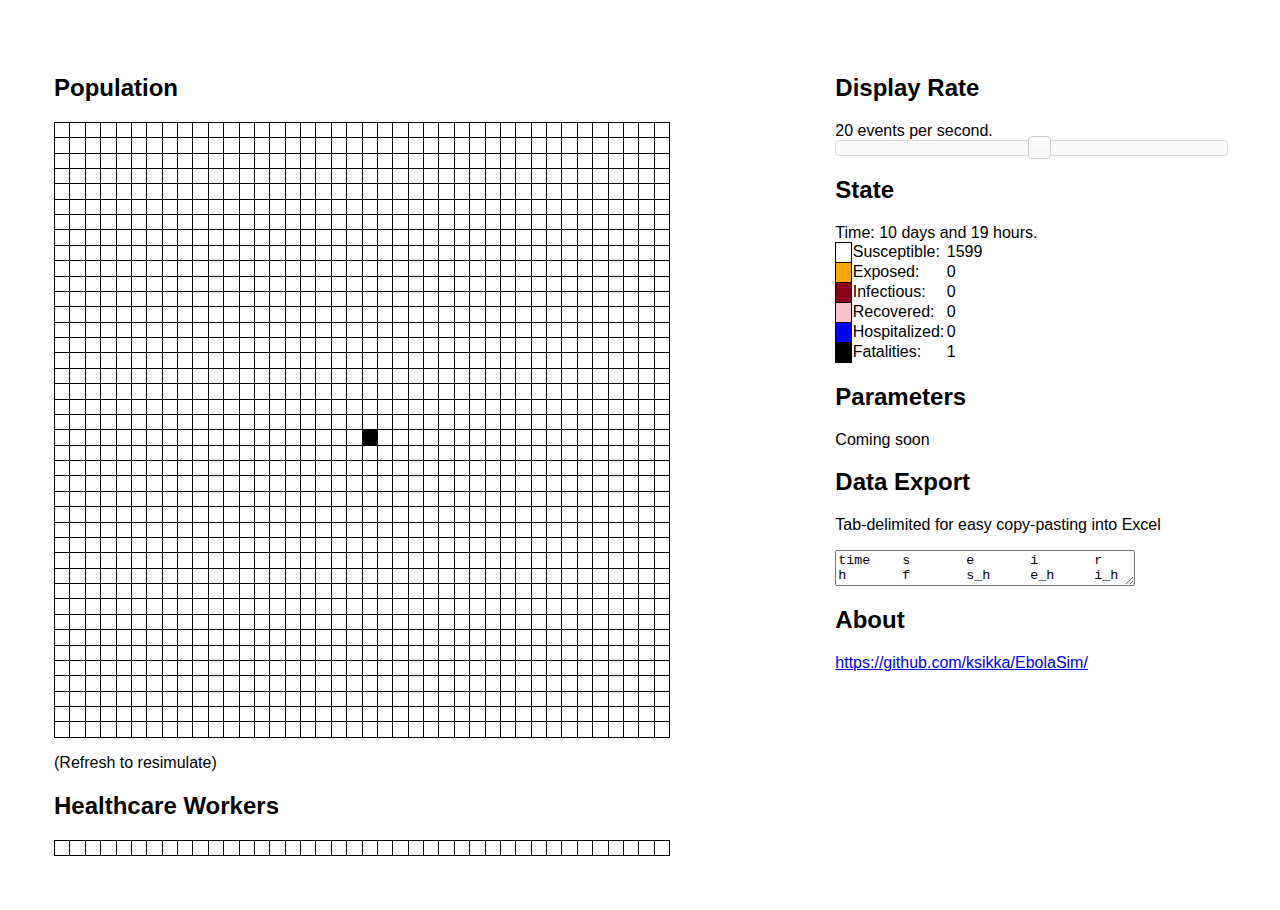
==== commit 5b182adc: "yo" ====
--- a/index.html
+++ b/index.html
@@ -33,6 +33,7 @@
         <script src="SimView.js"></script>
         <script src="SimViewController.js"></script>
         <script src="EbolaSim.js"></script>
+        <title>EbolaSim</title>
     </head>
     <body>
         <!-- SimView promises only to modify .lattice, .timeview, .event-rate-slider, .statecountview -->
@@ -42,6 +43,7 @@
 
                 <h2>Population</h2>
                     <div class="pop-lattice"></div>
+                    <p>(Refresh to resimulate)
 
                 <h2>Healthcare Workers</h2>
                     <div class="hosp-lattice"></div>
@@ -72,6 +74,8 @@
                 <h2>Data Export</h2>
                     <p>Tab-delimited for easy copy-pasting into Excel</p>
                     <textarea class="data" readonly></textarea>
+                <h2>About</h2>
+                    <a href="https://github.com/ksikka/EbolaSim/">https://github.com/ksikka/EbolaSim/</a>
             </div>
         </div>
         <script>
--- a/EbolaSim.css
+++ b/EbolaSim.css
@@ -20,7 +20,7 @@
     .simulation-lattice td,
     .simulation-lattice tr,
     .simulation-lattice th {
-        padding:0.6vw;
+        padding:0.8vmin;
     }
 }
 
